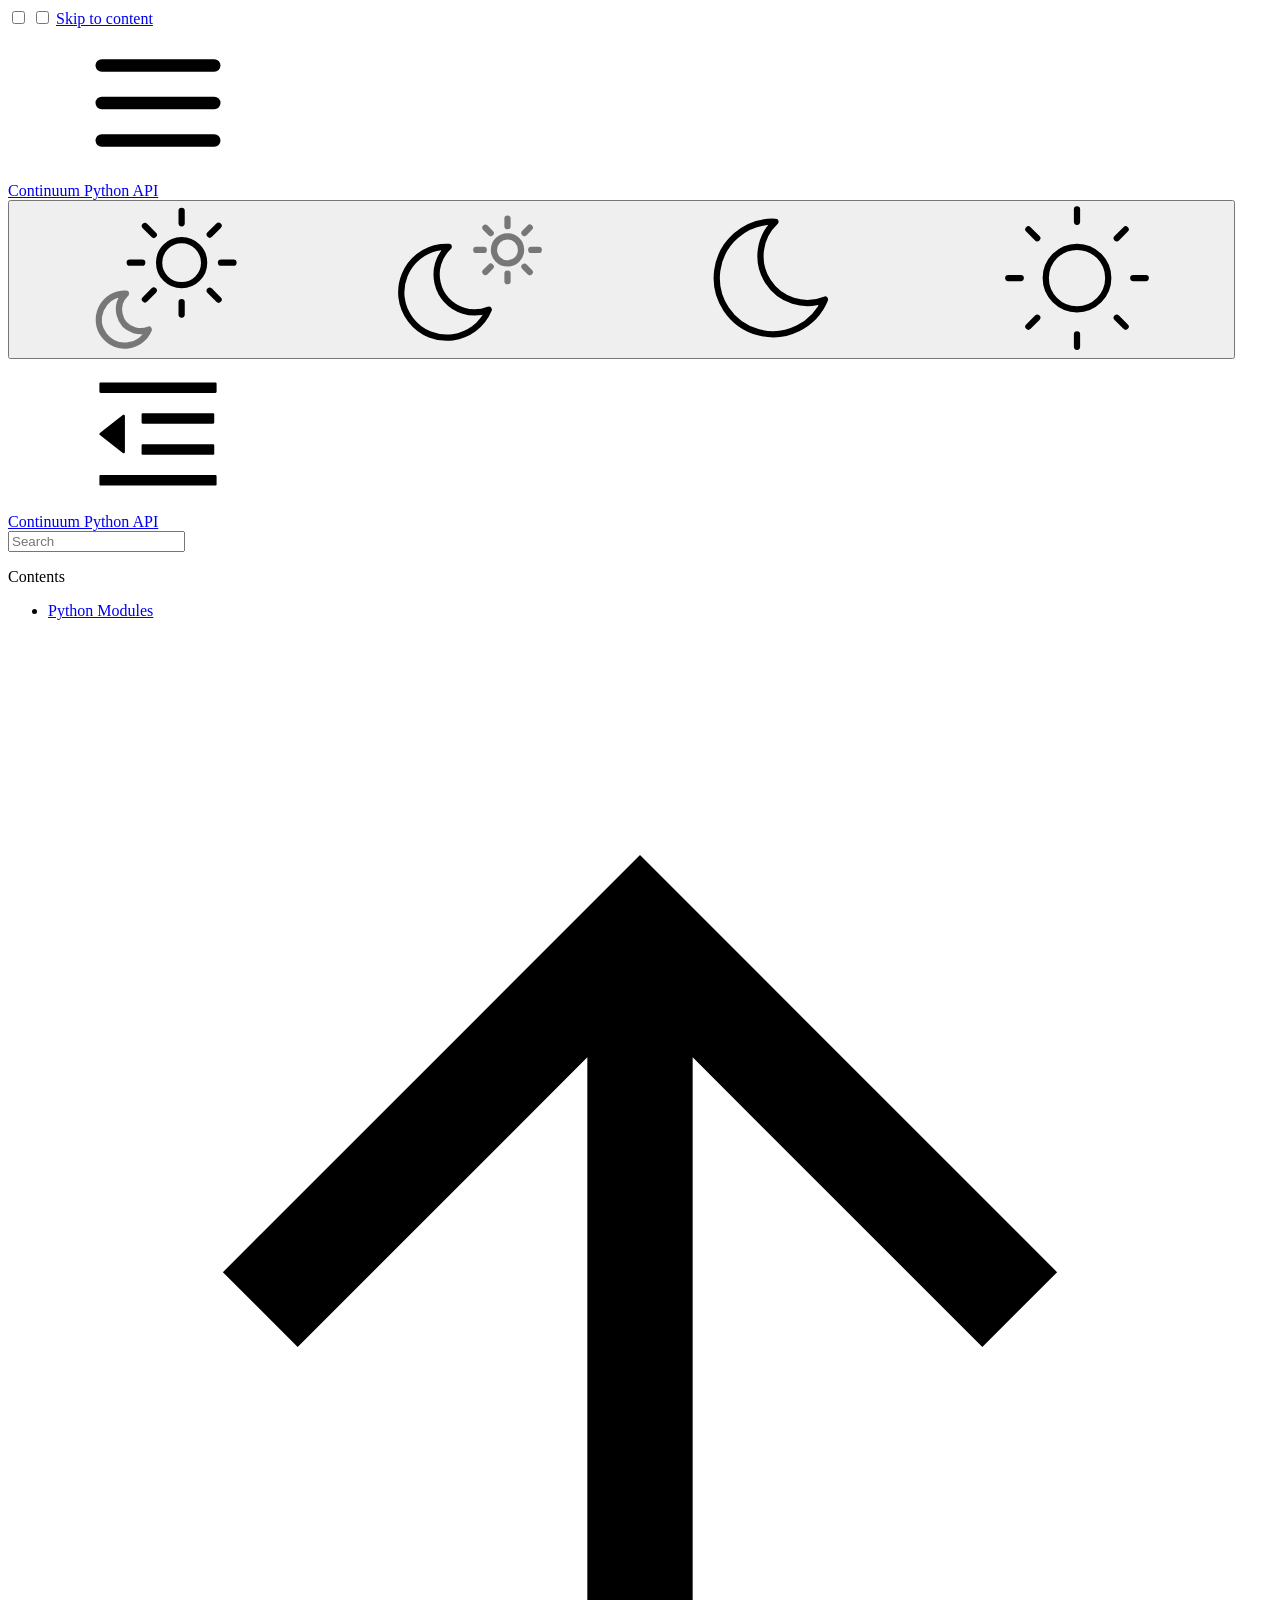
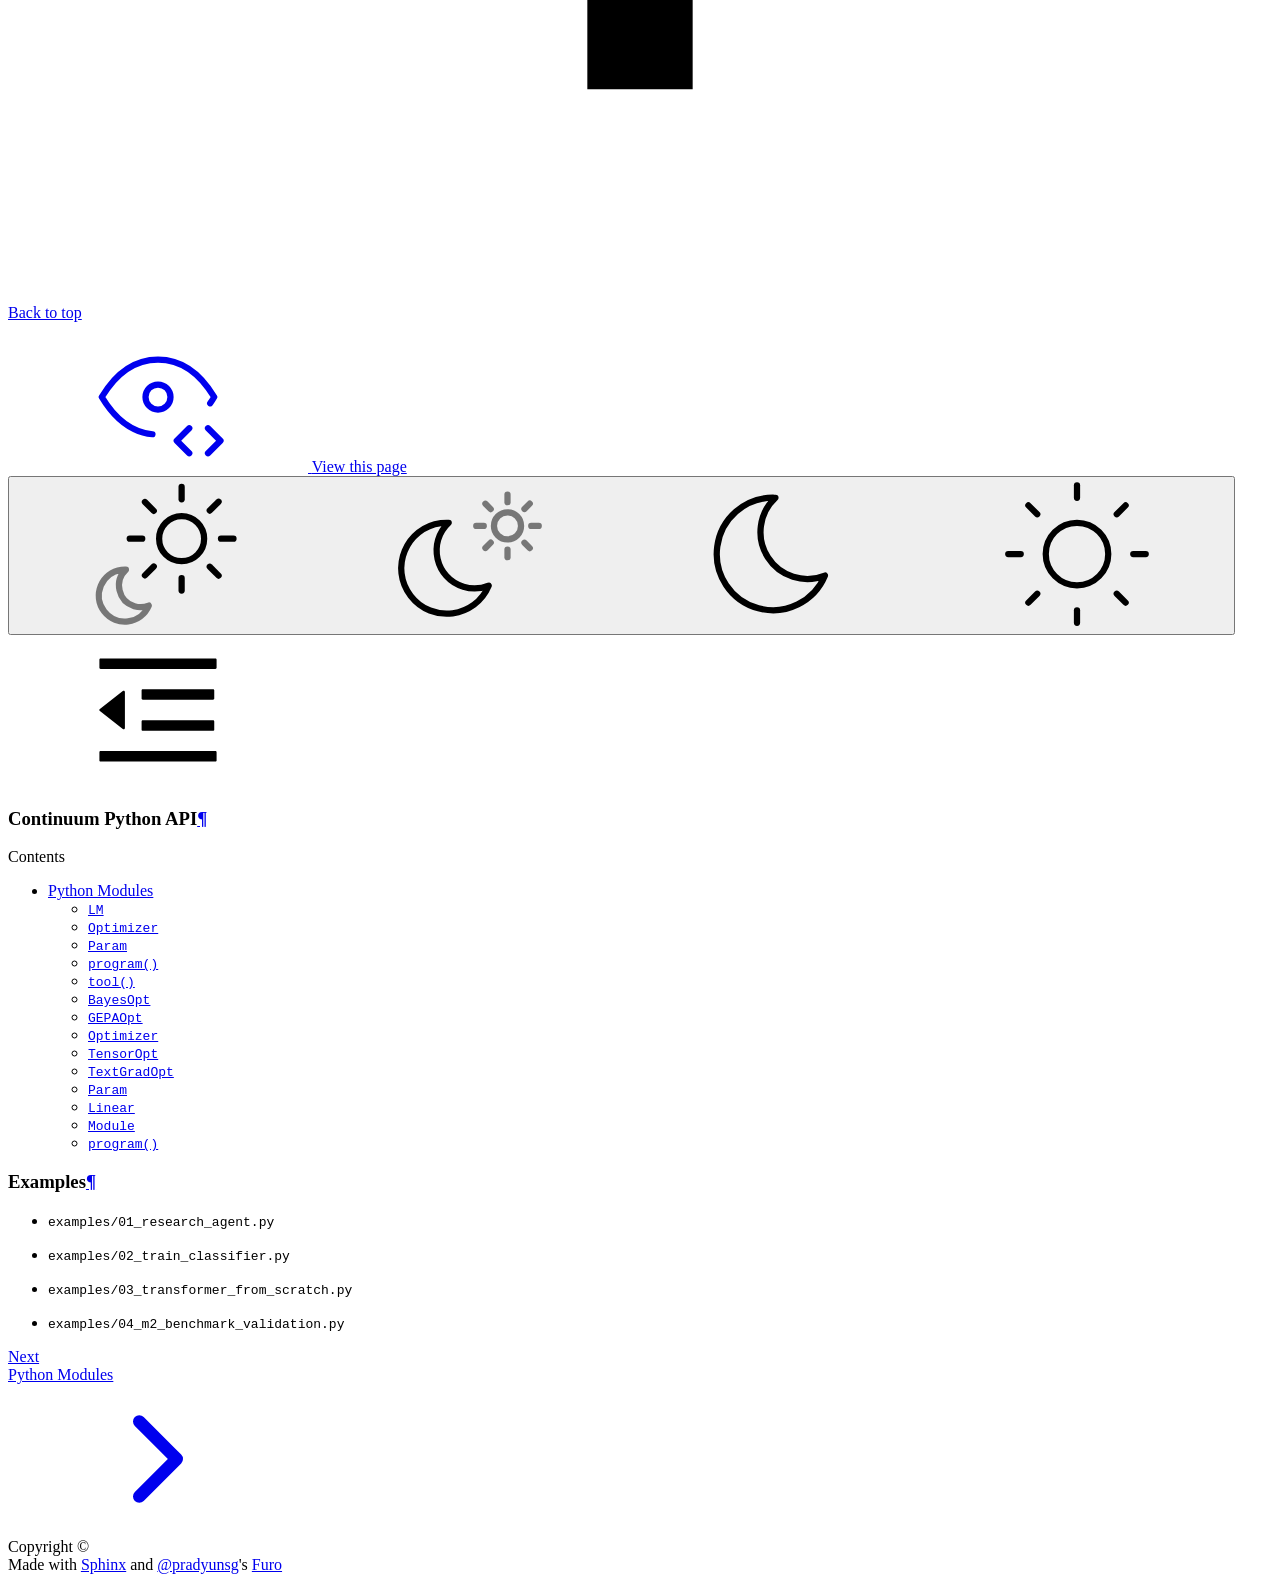
==== docs/api/python/_build/index.html @ 2a6c198f "initial commit" ====
<!doctype html>
<html class="no-js" lang="en" data-content_root="./">
  <head><meta charset="utf-8">
    <meta name="viewport" content="width=device-width,initial-scale=1">
    <meta name="color-scheme" content="light dark"><meta name="viewport" content="width=device-width, initial-scale=1" />
<link rel="index" title="Index" href="genindex.html"><link rel="search" title="Search" href="search.html"><link rel="next" title="Python Modules" href="modules.html">

    <!-- Generated with Sphinx 9.1.0 and Furo 2025.12.19 -->
        <title>Continuum Python API</title>
      <link rel="stylesheet" type="text/css" href="_static/pygments.css?v=d111a655" />
    <link rel="stylesheet" type="text/css" href="_static/styles/furo.css?v=7bdb33bb" />
    <link rel="stylesheet" type="text/css" href="_static/styles/furo-extensions.css?v=8dab3a3b" />
    
    


<style>
  body {
    --color-code-background: #f2f2f2;
  --color-code-foreground: #1e1e1e;
  
  }
  @media not print {
    body[data-theme="dark"] {
      --color-code-background: #202020;
  --color-code-foreground: #d0d0d0;
  
    }
    @media (prefers-color-scheme: dark) {
      body:not([data-theme="light"]) {
        --color-code-background: #202020;
  --color-code-foreground: #d0d0d0;
  
      }
    }
  }
</style></head>
  <body>
    
    <script>
      document.body.dataset.theme = localStorage.getItem("theme") || "auto";
    </script>
    

<svg xmlns="http://www.w3.org/2000/svg" style="display: none;">
  <symbol id="svg-toc" viewBox="0 0 24 24">
    <title>Contents</title>
    <svg stroke="currentColor" fill="currentColor" stroke-width="0" viewBox="0 0 1024 1024">
      <path d="M408 442h480c4.4 0 8-3.6 8-8v-56c0-4.4-3.6-8-8-8H408c-4.4 0-8 3.6-8 8v56c0 4.4 3.6 8 8 8zm-8 204c0 4.4 3.6 8 8 8h480c4.4 0 8-3.6 8-8v-56c0-4.4-3.6-8-8-8H408c-4.4 0-8 3.6-8 8v56zm504-486H120c-4.4 0-8 3.6-8 8v56c0 4.4 3.6 8 8 8h784c4.4 0 8-3.6 8-8v-56c0-4.4-3.6-8-8-8zm0 632H120c-4.4 0-8 3.6-8 8v56c0 4.4 3.6 8 8 8h784c4.4 0 8-3.6 8-8v-56c0-4.4-3.6-8-8-8zM115.4 518.9L271.7 642c5.8 4.6 14.4.5 14.4-6.9V388.9c0-7.4-8.5-11.5-14.4-6.9L115.4 505.1a8.74 8.74 0 0 0 0 13.8z"/>
    </svg>
  </symbol>
  <symbol id="svg-menu" viewBox="0 0 24 24">
    <title>Menu</title>
    <svg xmlns="http://www.w3.org/2000/svg" viewBox="0 0 24 24" fill="none" stroke="currentColor"
      stroke-width="2" stroke-linecap="round" stroke-linejoin="round" class="feather-menu">
      <line x1="3" y1="12" x2="21" y2="12"></line>
      <line x1="3" y1="6" x2="21" y2="6"></line>
      <line x1="3" y1="18" x2="21" y2="18"></line>
    </svg>
  </symbol>
  <symbol id="svg-arrow-right" viewBox="0 0 24 24">
    <title>Expand</title>
    <svg xmlns="http://www.w3.org/2000/svg" viewBox="0 0 24 24" fill="none" stroke="currentColor"
      stroke-width="2" stroke-linecap="round" stroke-linejoin="round" class="feather-chevron-right">
      <polyline points="9 18 15 12 9 6"></polyline>
    </svg>
  </symbol>
  <symbol id="svg-sun" viewBox="0 0 24 24">
    <title>Light mode</title>
    <svg xmlns="http://www.w3.org/2000/svg" viewBox="0 0 24 24" fill="none" stroke="currentColor"
      stroke-width="1" stroke-linecap="round" stroke-linejoin="round" class="feather-sun">
      <circle cx="12" cy="12" r="5"></circle>
      <line x1="12" y1="1" x2="12" y2="3"></line>
      <line x1="12" y1="21" x2="12" y2="23"></line>
      <line x1="4.22" y1="4.22" x2="5.64" y2="5.64"></line>
      <line x1="18.36" y1="18.36" x2="19.78" y2="19.78"></line>
      <line x1="1" y1="12" x2="3" y2="12"></line>
      <line x1="21" y1="12" x2="23" y2="12"></line>
      <line x1="4.22" y1="19.78" x2="5.64" y2="18.36"></line>
      <line x1="18.36" y1="5.64" x2="19.78" y2="4.22"></line>
    </svg>
  </symbol>
  <symbol id="svg-moon" viewBox="0 0 24 24">
    <title>Dark mode</title>
    <svg xmlns="http://www.w3.org/2000/svg" viewBox="0 0 24 24" fill="none" stroke="currentColor"
      stroke-width="1" stroke-linecap="round" stroke-linejoin="round" class="icon-tabler-moon">
      <path stroke="none" d="M0 0h24v24H0z" fill="none" />
      <path d="M12 3c.132 0 .263 0 .393 0a7.5 7.5 0 0 0 7.92 12.446a9 9 0 1 1 -8.313 -12.454z" />
    </svg>
  </symbol>
  <symbol id="svg-sun-with-moon" viewBox="0 0 24 24">
    <title>Auto light/dark, in light mode</title>
    <svg xmlns="http://www.w3.org/2000/svg" viewBox="0 0 24 24" fill="none" stroke="currentColor"
      stroke-width="1" stroke-linecap="round" stroke-linejoin="round"
      class="icon-custom-derived-from-feather-sun-and-tabler-moon">
      <path style="opacity: 50%" d="M 5.411 14.504 C 5.471 14.504 5.532 14.504 5.591 14.504 C 3.639 16.319 4.383 19.569 6.931 20.352 C 7.693 20.586 8.512 20.551 9.25 20.252 C 8.023 23.207 4.056 23.725 2.11 21.184 C 0.166 18.642 1.702 14.949 4.874 14.536 C 5.051 14.512 5.231 14.5 5.411 14.5 L 5.411 14.504 Z"/>
      <line x1="14.5" y1="3.25" x2="14.5" y2="1.25"/>
      <line x1="14.5" y1="15.85" x2="14.5" y2="17.85"/>
      <line x1="10.044" y1="5.094" x2="8.63" y2="3.68"/>
      <line x1="19" y1="14.05" x2="20.414" y2="15.464"/>
      <line x1="8.2" y1="9.55" x2="6.2" y2="9.55"/>
      <line x1="20.8" y1="9.55" x2="22.8" y2="9.55"/>
      <line x1="10.044" y1="14.006" x2="8.63" y2="15.42"/>
      <line x1="19" y1="5.05" x2="20.414" y2="3.636"/>
      <circle cx="14.5" cy="9.55" r="3.6"/>
    </svg>
  </symbol>
  <symbol id="svg-moon-with-sun" viewBox="0 0 24 24">
    <title>Auto light/dark, in dark mode</title>
    <svg xmlns="http://www.w3.org/2000/svg" viewBox="0 0 24 24" fill="none" stroke="currentColor"
      stroke-width="1" stroke-linecap="round" stroke-linejoin="round"
      class="icon-custom-derived-from-feather-sun-and-tabler-moon">
      <path d="M 8.282 7.007 C 8.385 7.007 8.494 7.007 8.595 7.007 C 5.18 10.184 6.481 15.869 10.942 17.24 C 12.275 17.648 13.706 17.589 15 17.066 C 12.851 22.236 5.91 23.143 2.505 18.696 C -0.897 14.249 1.791 7.786 7.342 7.063 C 7.652 7.021 7.965 7 8.282 7 L 8.282 7.007 Z"/>
      <line style="opacity: 50%" x1="18" y1="3.705" x2="18" y2="2.5"/>
      <line style="opacity: 50%" x1="18" y1="11.295" x2="18" y2="12.5"/>
      <line style="opacity: 50%" x1="15.316" y1="4.816" x2="14.464" y2="3.964"/>
      <line style="opacity: 50%" x1="20.711" y1="10.212" x2="21.563" y2="11.063"/>
      <line style="opacity: 50%" x1="14.205" y1="7.5" x2="13.001" y2="7.5"/>
      <line style="opacity: 50%" x1="21.795" y1="7.5" x2="23" y2="7.5"/>
      <line style="opacity: 50%" x1="15.316" y1="10.184" x2="14.464" y2="11.036"/>
      <line style="opacity: 50%" x1="20.711" y1="4.789" x2="21.563" y2="3.937"/>
      <circle style="opacity: 50%" cx="18" cy="7.5" r="2.169"/>
    </svg>
  </symbol>
  <symbol id="svg-pencil" viewBox="0 0 24 24">
    <svg xmlns="http://www.w3.org/2000/svg" viewBox="0 0 24 24" fill="none" stroke="currentColor"
      stroke-width="1" stroke-linecap="round" stroke-linejoin="round" class="icon-tabler-pencil-code">
      <path d="M4 20h4l10.5 -10.5a2.828 2.828 0 1 0 -4 -4l-10.5 10.5v4" />
      <path d="M13.5 6.5l4 4" />
      <path d="M20 21l2 -2l-2 -2" />
      <path d="M17 17l-2 2l2 2" />
    </svg>
  </symbol>
  <symbol id="svg-eye" viewBox="0 0 24 24">
    <svg xmlns="http://www.w3.org/2000/svg" viewBox="0 0 24 24" fill="none" stroke="currentColor"
      stroke-width="1" stroke-linecap="round" stroke-linejoin="round" class="icon-tabler-eye-code">
      <path stroke="none" d="M0 0h24v24H0z" fill="none" />
      <path d="M10 12a2 2 0 1 0 4 0a2 2 0 0 0 -4 0" />
      <path
        d="M11.11 17.958c-3.209 -.307 -5.91 -2.293 -8.11 -5.958c2.4 -4 5.4 -6 9 -6c3.6 0 6.6 2 9 6c-.21 .352 -.427 .688 -.647 1.008" />
      <path d="M20 21l2 -2l-2 -2" />
      <path d="M17 17l-2 2l2 2" />
    </svg>
  </symbol>
</svg>

<input type="checkbox" class="sidebar-toggle" name="__navigation" id="__navigation" aria-label="Toggle site navigation sidebar">
<input type="checkbox" class="sidebar-toggle" name="__toc" id="__toc" aria-label="Toggle table of contents sidebar">
<label class="overlay sidebar-overlay" for="__navigation"></label>
<label class="overlay toc-overlay" for="__toc"></label>

<a class="skip-to-content muted-link" href="#furo-main-content">Skip to content</a>



<div class="page">
  <header class="mobile-header">
    <div class="header-left">
      <label class="nav-overlay-icon" for="__navigation">
        <span class="icon"><svg><use href="#svg-menu"></use></svg></span>
      </label>
    </div>
    <div class="header-center">
      <a href="#"><div class="brand">Continuum Python API</div></a>
    </div>
    <div class="header-right">
      <div class="theme-toggle-container theme-toggle-header">
        <button class="theme-toggle" aria-label="Toggle Light / Dark / Auto color theme">
          <svg class="theme-icon-when-auto-light"><use href="#svg-sun-with-moon"></use></svg>
          <svg class="theme-icon-when-auto-dark"><use href="#svg-moon-with-sun"></use></svg>
          <svg class="theme-icon-when-dark"><use href="#svg-moon"></use></svg>
          <svg class="theme-icon-when-light"><use href="#svg-sun"></use></svg>
        </button>
      </div>
      <label class="toc-overlay-icon toc-header-icon no-toc" for="__toc">
        <span class="icon"><svg><use href="#svg-toc"></use></svg></span>
      </label>
    </div>
  </header>
  <aside class="sidebar-drawer">
    <div class="sidebar-container">
      
      <div class="sidebar-sticky"><a class="sidebar-brand" href="#">
  
  <span class="sidebar-brand-text">Continuum Python API</span>
  
</a><form class="sidebar-search-container" method="get" action="search.html" role="search">
  <input class="sidebar-search" placeholder="Search" name="q" aria-label="Search">
  <input type="hidden" name="check_keywords" value="yes">
  <input type="hidden" name="area" value="default">
</form>
<div id="searchbox"></div><div class="sidebar-scroll"><div class="sidebar-tree">
  <p class="caption" role="heading"><span class="caption-text">Contents</span></p>
<ul>
<li class="toctree-l1"><a class="reference internal" href="modules.html">Python Modules</a></li>
</ul>

</div>
</div>

      </div>
      
    </div>
  </aside>
  <div class="main">
    <div class="content">
      <div class="article-container">
        <a href="#" class="back-to-top muted-link">
          <svg xmlns="http://www.w3.org/2000/svg" viewBox="0 0 24 24">
            <path d="M13 20h-2V8l-5.5 5.5-1.42-1.42L12 4.16l7.92 7.92-1.42 1.42L13 8v12z"></path>
          </svg>
          <span>Back to top</span>
        </a>
        <div class="content-icon-container">
          <div class="view-this-page">
  <a class="muted-link" href="_sources/index.rst.txt" title="View this page">
    <svg><use href="#svg-eye"></use></svg>
    <span class="visually-hidden">View this page</span>
  </a>
</div>
<div class="theme-toggle-container theme-toggle-content">
            <button class="theme-toggle" aria-label="Toggle Light / Dark / Auto color theme">
              <svg class="theme-icon-when-auto-light"><use href="#svg-sun-with-moon"></use></svg>
              <svg class="theme-icon-when-auto-dark"><use href="#svg-moon-with-sun"></use></svg>
              <svg class="theme-icon-when-dark"><use href="#svg-moon"></use></svg>
              <svg class="theme-icon-when-light"><use href="#svg-sun"></use></svg>
            </button>
          </div>
          <label class="toc-overlay-icon toc-content-icon no-toc" for="__toc">
            <span class="icon"><svg><use href="#svg-toc"></use></svg></span>
          </label>
        </div>
        <article role="main" id="furo-main-content">
          <section id="continuum-python-api">
<h1>Continuum Python API<a class="headerlink" href="#continuum-python-api" title="Link to this heading">¶</a></h1>
<div class="toctree-wrapper compound">
<p class="caption" role="heading"><span class="caption-text">Contents</span></p>
<ul>
<li class="toctree-l1"><a class="reference internal" href="modules.html">Python Modules</a><ul>
<li class="toctree-l2"><a class="reference internal" href="modules.html#continuum.LM"><code class="docutils literal notranslate"><span class="pre">LM</span></code></a></li>
<li class="toctree-l2"><a class="reference internal" href="modules.html#continuum.Optimizer"><code class="docutils literal notranslate"><span class="pre">Optimizer</span></code></a></li>
<li class="toctree-l2"><a class="reference internal" href="modules.html#continuum.Param"><code class="docutils literal notranslate"><span class="pre">Param</span></code></a></li>
<li class="toctree-l2"><a class="reference internal" href="modules.html#continuum.program"><code class="docutils literal notranslate"><span class="pre">program()</span></code></a></li>
<li class="toctree-l2"><a class="reference internal" href="modules.html#continuum.tool"><code class="docutils literal notranslate"><span class="pre">tool()</span></code></a></li>
<li class="toctree-l2"><a class="reference internal" href="modules.html#continuum.frontend.optimizer.BayesOpt"><code class="docutils literal notranslate"><span class="pre">BayesOpt</span></code></a></li>
<li class="toctree-l2"><a class="reference internal" href="modules.html#continuum.frontend.optimizer.GEPAOpt"><code class="docutils literal notranslate"><span class="pre">GEPAOpt</span></code></a></li>
<li class="toctree-l2"><a class="reference internal" href="modules.html#continuum.frontend.optimizer.Optimizer"><code class="docutils literal notranslate"><span class="pre">Optimizer</span></code></a></li>
<li class="toctree-l2"><a class="reference internal" href="modules.html#continuum.frontend.optimizer.TensorOpt"><code class="docutils literal notranslate"><span class="pre">TensorOpt</span></code></a></li>
<li class="toctree-l2"><a class="reference internal" href="modules.html#continuum.frontend.optimizer.TextGradOpt"><code class="docutils literal notranslate"><span class="pre">TextGradOpt</span></code></a></li>
<li class="toctree-l2"><a class="reference internal" href="modules.html#continuum.frontend.param.Param"><code class="docutils literal notranslate"><span class="pre">Param</span></code></a></li>
<li class="toctree-l2"><a class="reference internal" href="modules.html#continuum.nn.module.Linear"><code class="docutils literal notranslate"><span class="pre">Linear</span></code></a></li>
<li class="toctree-l2"><a class="reference internal" href="modules.html#continuum.nn.module.Module"><code class="docutils literal notranslate"><span class="pre">Module</span></code></a></li>
<li class="toctree-l2"><a class="reference internal" href="modules.html#continuum.programs.program.program"><code class="docutils literal notranslate"><span class="pre">program()</span></code></a></li>
</ul>
</li>
</ul>
</div>
</section>
<section id="examples">
<h1>Examples<a class="headerlink" href="#examples" title="Link to this heading">¶</a></h1>
<ul class="simple">
<li><p><code class="docutils literal notranslate"><span class="pre">examples/01_research_agent.py</span></code></p></li>
<li><p><code class="docutils literal notranslate"><span class="pre">examples/02_train_classifier.py</span></code></p></li>
<li><p><code class="docutils literal notranslate"><span class="pre">examples/03_transformer_from_scratch.py</span></code></p></li>
<li><p><code class="docutils literal notranslate"><span class="pre">examples/04_m2_benchmark_validation.py</span></code></p></li>
</ul>
</section>

        </article>
      </div>
      <footer>
        
        <div class="related-pages">
          <a class="next-page" href="modules.html">
              <div class="page-info">
                <div class="context">
                  <span>Next</span>
                </div>
                <div class="title">Python Modules</div>
              </div>
              <svg class="furo-related-icon"><use href="#svg-arrow-right"></use></svg>
            </a>
          
        </div>
        <div class="bottom-of-page">
          <div class="left-details">
            <div class="copyright">
                Copyright &#169; 
            </div>
            Made with <a href="https://www.sphinx-doc.org/">Sphinx</a> and <a class="muted-link" href="https://pradyunsg.me">@pradyunsg</a>'s
            
            <a href="https://github.com/pradyunsg/furo">Furo</a>
            
          </div>
          <div class="right-details">
            
          </div>
        </div>
        
      </footer>
    </div>
    <aside class="toc-drawer no-toc">
      
      
      
    </aside>
  </div>
</div><script src="_static/documentation_options.js?v=5929fcd5"></script>
    <script src="_static/doctools.js?v=fd6eb6e6"></script>
    <script src="_static/sphinx_highlight.js?v=6ffebe34"></script>
    <script src="_static/scripts/furo.js?v=46bd48cc"></script>
    </body>
</html>
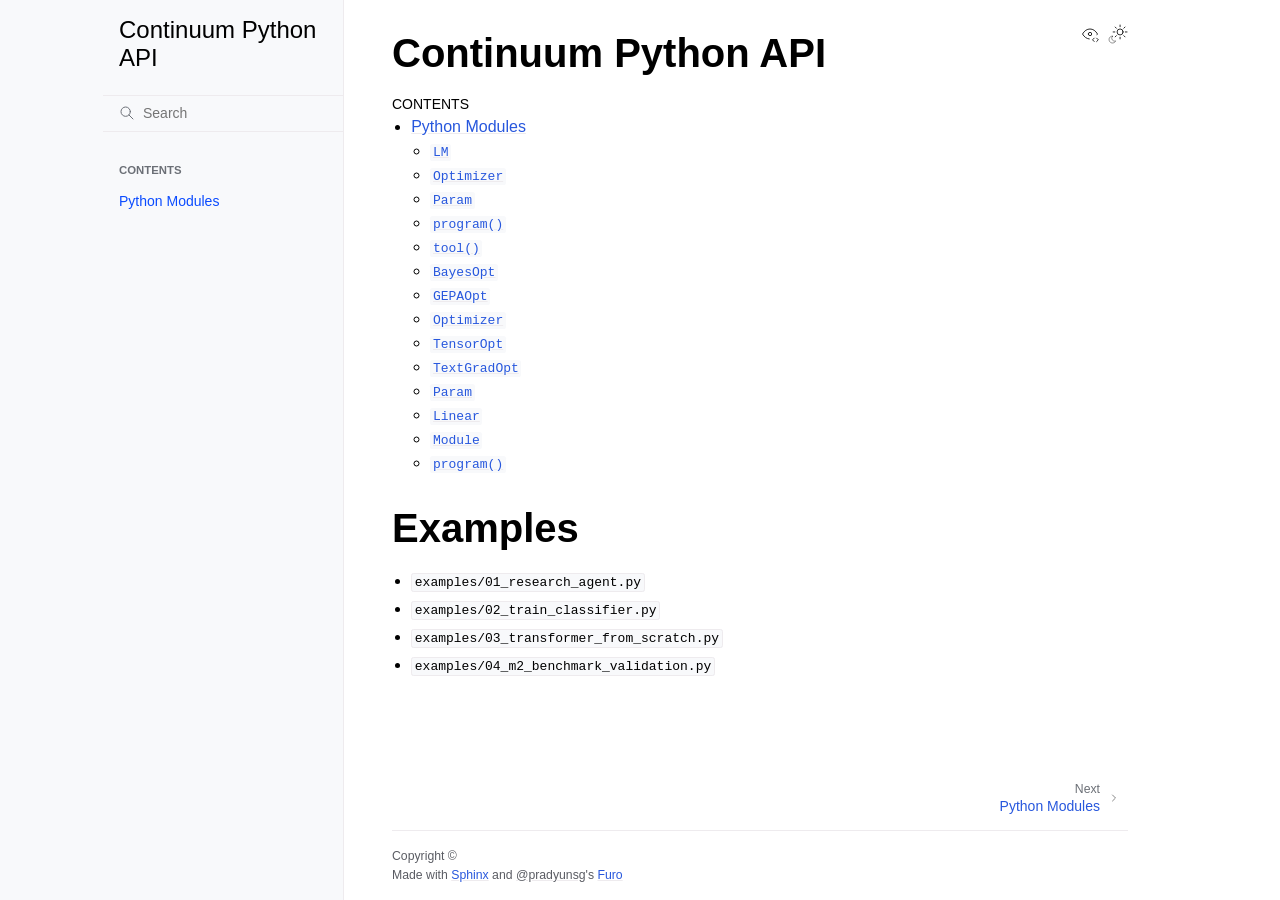
==== commit 7ce89959: "Update documentation and configuration: enhance README.md with new sections on benchmarking and pre-" ====
--- a/docs/api/python/_build/index.html
+++ b/docs/api/python/_build/index.html
@@ -10,37 +10,37 @@
       <link rel="stylesheet" type="text/css" href="_static/pygments.css?v=d111a655" />
     <link rel="stylesheet" type="text/css" href="_static/styles/furo.css?v=7bdb33bb" />
     <link rel="stylesheet" type="text/css" href="_static/styles/furo-extensions.css?v=8dab3a3b" />
-    
-    
+
+
 
 
 <style>
   body {
     --color-code-background: #f2f2f2;
   --color-code-foreground: #1e1e1e;
-  
+
   }
   @media not print {
     body[data-theme="dark"] {
       --color-code-background: #202020;
   --color-code-foreground: #d0d0d0;
-  
+
     }
     @media (prefers-color-scheme: dark) {
       body:not([data-theme="light"]) {
         --color-code-background: #202020;
   --color-code-foreground: #d0d0d0;
-  
+
       }
     }
   }
 </style></head>
   <body>
-    
+
     <script>
       document.body.dataset.theme = localStorage.getItem("theme") || "auto";
     </script>
-    
+
 
 <svg xmlns="http://www.w3.org/2000/svg" style="display: none;">
   <symbol id="svg-toc" viewBox="0 0 24 24">
@@ -179,11 +179,11 @@
   </header>
   <aside class="sidebar-drawer">
     <div class="sidebar-container">
-      
+
       <div class="sidebar-sticky"><a class="sidebar-brand" href="#">
-  
+
   <span class="sidebar-brand-text">Continuum Python API</span>
-  
+
 </a><form class="sidebar-search-container" method="get" action="search.html" role="search">
   <input class="sidebar-search" placeholder="Search" name="q" aria-label="Search">
   <input type="hidden" name="check_keywords" value="yes">
@@ -199,7 +199,7 @@
 </div>
 
       </div>
-      
+
     </div>
   </aside>
   <div class="main">
@@ -269,7 +269,7 @@
         </article>
       </div>
       <footer>
-        
+
         <div class="related-pages">
           <a class="next-page" href="modules.html">
               <div class="page-info">
@@ -280,29 +280,29 @@
               </div>
               <svg class="furo-related-icon"><use href="#svg-arrow-right"></use></svg>
             </a>
-          
+
         </div>
         <div class="bottom-of-page">
           <div class="left-details">
             <div class="copyright">
-                Copyright &#169; 
+                Copyright &#169;
             </div>
             Made with <a href="https://www.sphinx-doc.org/">Sphinx</a> and <a class="muted-link" href="https://pradyunsg.me">@pradyunsg</a>'s
-            
+
             <a href="https://github.com/pradyunsg/furo">Furo</a>
-            
+
           </div>
           <div class="right-details">
-            
+
           </div>
         </div>
-        
+
       </footer>
     </div>
     <aside class="toc-drawer no-toc">
-      
-      
-      
+
+
+
     </aside>
   </div>
 </div><script src="_static/documentation_options.js?v=5929fcd5"></script>
@@ -310,4 +310,4 @@
     <script src="_static/sphinx_highlight.js?v=6ffebe34"></script>
     <script src="_static/scripts/furo.js?v=46bd48cc"></script>
     </body>
-</html>+</html>
--- a/docs/api/python/_build/_static/pygments.css
+++ b/docs/api/python/_build/_static/pygments.css
@@ -0,0 +1,250 @@
+.highlight pre { line-height: 125%; }
+.highlight td.linenos .normal { color: inherit; background-color: transparent; padding-left: 5px; padding-right: 5px; }
+.highlight span.linenos { color: inherit; background-color: transparent; padding-left: 5px; padding-right: 5px; }
+.highlight td.linenos .special { color: #000000; background-color: #ffffc0; padding-left: 5px; padding-right: 5px; }
+.highlight span.linenos.special { color: #000000; background-color: #ffffc0; padding-left: 5px; padding-right: 5px; }
+.highlight .hll { background-color: #fdf2e2 }
+.highlight { background: #f2f2f2; color: #1E1E1E }
+.highlight .c { color: #515151 } /* Comment */
+.highlight .err { color: #D71835 } /* Error */
+.highlight .k { color: #8045E5 } /* Keyword */
+.highlight .l { color: #7F4707 } /* Literal */
+.highlight .n { color: #1E1E1E } /* Name */
+.highlight .o { color: #163 } /* Operator */
+.highlight .p { color: #1E1E1E } /* Punctuation */
+.highlight .ch { color: #515151 } /* Comment.Hashbang */
+.highlight .cm { color: #515151 } /* Comment.Multiline */
+.highlight .cp { color: #515151 } /* Comment.Preproc */
+.highlight .cpf { color: #515151 } /* Comment.PreprocFile */
+.highlight .c1 { color: #515151 } /* Comment.Single */
+.highlight .cs { color: #515151 } /* Comment.Special */
+.highlight .gd { color: #00749C } /* Generic.Deleted */
+.highlight .ge { font-style: italic } /* Generic.Emph */
+.highlight .gh { color: #00749C } /* Generic.Heading */
+.highlight .gs { font-weight: bold } /* Generic.Strong */
+.highlight .gu { color: #00749C } /* Generic.Subheading */
+.highlight .kc { color: #8045E5 } /* Keyword.Constant */
+.highlight .kd { color: #8045E5 } /* Keyword.Declaration */
+.highlight .kn { color: #8045E5 } /* Keyword.Namespace */
+.highlight .kp { color: #8045E5 } /* Keyword.Pseudo */
+.highlight .kr { color: #8045E5 } /* Keyword.Reserved */
+.highlight .kt { color: #7F4707 } /* Keyword.Type */
+.highlight .ld { color: #7F4707 } /* Literal.Date */
+.highlight .m { color: #7F4707 } /* Literal.Number */
+.highlight .s { color: #163 } /* Literal.String */
+.highlight .na { color: #7F4707 } /* Name.Attribute */
+.highlight .nb { color: #7F4707 } /* Name.Builtin */
+.highlight .nc { color: #00749C } /* Name.Class */
+.highlight .no { color: #00749C } /* Name.Constant */
+.highlight .nd { color: #7F4707 } /* Name.Decorator */
+.highlight .ni { color: #163 } /* Name.Entity */
+.highlight .ne { color: #8045E5 } /* Name.Exception */
+.highlight .nf { color: #00749C } /* Name.Function */
+.highlight .nl { color: #7F4707 } /* Name.Label */
+.highlight .nn { color: #1E1E1E } /* Name.Namespace */
+.highlight .nx { color: #1E1E1E } /* Name.Other */
+.highlight .py { color: #00749C } /* Name.Property */
+.highlight .nt { color: #00749C } /* Name.Tag */
+.highlight .nv { color: #D71835 } /* Name.Variable */
+.highlight .ow { color: #8045E5 } /* Operator.Word */
+.highlight .pm { color: #1E1E1E } /* Punctuation.Marker */
+.highlight .w { color: #1E1E1E } /* Text.Whitespace */
+.highlight .mb { color: #7F4707 } /* Literal.Number.Bin */
+.highlight .mf { color: #7F4707 } /* Literal.Number.Float */
+.highlight .mh { color: #7F4707 } /* Literal.Number.Hex */
+.highlight .mi { color: #7F4707 } /* Literal.Number.Integer */
+.highlight .mo { color: #7F4707 } /* Literal.Number.Oct */
+.highlight .sa { color: #163 } /* Literal.String.Affix */
+.highlight .sb { color: #163 } /* Literal.String.Backtick */
+.highlight .sc { color: #163 } /* Literal.String.Char */
+.highlight .dl { color: #163 } /* Literal.String.Delimiter */
+.highlight .sd { color: #163 } /* Literal.String.Doc */
+.highlight .s2 { color: #163 } /* Literal.String.Double */
+.highlight .se { color: #163 } /* Literal.String.Escape */
+.highlight .sh { color: #163 } /* Literal.String.Heredoc */
+.highlight .si { color: #163 } /* Literal.String.Interpol */
+.highlight .sx { color: #163 } /* Literal.String.Other */
+.highlight .sr { color: #D71835 } /* Literal.String.Regex */
+.highlight .s1 { color: #163 } /* Literal.String.Single */
+.highlight .ss { color: #00749C } /* Literal.String.Symbol */
+.highlight .bp { color: #7F4707 } /* Name.Builtin.Pseudo */
+.highlight .fm { color: #00749C } /* Name.Function.Magic */
+.highlight .vc { color: #D71835 } /* Name.Variable.Class */
+.highlight .vg { color: #D71835 } /* Name.Variable.Global */
+.highlight .vi { color: #D71835 } /* Name.Variable.Instance */
+.highlight .vm { color: #7F4707 } /* Name.Variable.Magic */
+.highlight .il { color: #7F4707 } /* Literal.Number.Integer.Long */
+@media not print {
+body[data-theme="dark"] .highlight pre { line-height: 125%; }
+body[data-theme="dark"] .highlight td.linenos .normal { color: #aaaaaa; background-color: transparent; padding-left: 5px; padding-right: 5px; }
+body[data-theme="dark"] .highlight span.linenos { color: #aaaaaa; background-color: transparent; padding-left: 5px; padding-right: 5px; }
+body[data-theme="dark"] .highlight td.linenos .special { color: #000000; background-color: #ffffc0; padding-left: 5px; padding-right: 5px; }
+body[data-theme="dark"] .highlight span.linenos.special { color: #000000; background-color: #ffffc0; padding-left: 5px; padding-right: 5px; }
+body[data-theme="dark"] .highlight .hll { background-color: #404040 }
+body[data-theme="dark"] .highlight { background: #202020; color: #D0D0D0 }
+body[data-theme="dark"] .highlight .c { color: #ABABAB; font-style: italic } /* Comment */
+body[data-theme="dark"] .highlight .err { color: #A61717; background-color: #E3D2D2 } /* Error */
+body[data-theme="dark"] .highlight .esc { color: #D0D0D0 } /* Escape */
+body[data-theme="dark"] .highlight .g { color: #D0D0D0 } /* Generic */
+body[data-theme="dark"] .highlight .k { color: #6EBF26; font-weight: bold } /* Keyword */
+body[data-theme="dark"] .highlight .l { color: #D0D0D0 } /* Literal */
+body[data-theme="dark"] .highlight .n { color: #D0D0D0 } /* Name */
+body[data-theme="dark"] .highlight .o { color: #D0D0D0 } /* Operator */
+body[data-theme="dark"] .highlight .x { color: #D0D0D0 } /* Other */
+body[data-theme="dark"] .highlight .p { color: #D0D0D0 } /* Punctuation */
+body[data-theme="dark"] .highlight .ch { color: #ABABAB; font-style: italic } /* Comment.Hashbang */
+body[data-theme="dark"] .highlight .cm { color: #ABABAB; font-style: italic } /* Comment.Multiline */
+body[data-theme="dark"] .highlight .cp { color: #FF3A3A; font-weight: bold } /* Comment.Preproc */
+body[data-theme="dark"] .highlight .cpf { color: #ABABAB; font-style: italic } /* Comment.PreprocFile */
+body[data-theme="dark"] .highlight .c1 { color: #ABABAB; font-style: italic } /* Comment.Single */
+body[data-theme="dark"] .highlight .cs { color: #E50808; font-weight: bold; background-color: #520000 } /* Comment.Special */
+body[data-theme="dark"] .highlight .gd { color: #FF3A3A } /* Generic.Deleted */
+body[data-theme="dark"] .highlight .ge { color: #D0D0D0; font-style: italic } /* Generic.Emph */
+body[data-theme="dark"] .highlight .ges { color: #D0D0D0; font-weight: bold; font-style: italic } /* Generic.EmphStrong */
+body[data-theme="dark"] .highlight .gr { color: #FF3A3A } /* Generic.Error */
+body[data-theme="dark"] .highlight .gh { color: #FFF; font-weight: bold } /* Generic.Heading */
+body[data-theme="dark"] .highlight .gi { color: #589819 } /* Generic.Inserted */
+body[data-theme="dark"] .highlight .go { color: #CCC } /* Generic.Output */
+body[data-theme="dark"] .highlight .gp { color: #AAA } /* Generic.Prompt */
+body[data-theme="dark"] .highlight .gs { color: #D0D0D0; font-weight: bold } /* Generic.Strong */
+body[data-theme="dark"] .highlight .gu { color: #FFF; text-decoration: underline } /* Generic.Subheading */
+body[data-theme="dark"] .highlight .gt { color: #FF3A3A } /* Generic.Traceback */
+body[data-theme="dark"] .highlight .kc { color: #6EBF26; font-weight: bold } /* Keyword.Constant */
+body[data-theme="dark"] .highlight .kd { color: #6EBF26; font-weight: bold } /* Keyword.Declaration */
+body[data-theme="dark"] .highlight .kn { color: #6EBF26; font-weight: bold } /* Keyword.Namespace */
+body[data-theme="dark"] .highlight .kp { color: #6EBF26 } /* Keyword.Pseudo */
+body[data-theme="dark"] .highlight .kr { color: #6EBF26; font-weight: bold } /* Keyword.Reserved */
+body[data-theme="dark"] .highlight .kt { color: #6EBF26; font-weight: bold } /* Keyword.Type */
+body[data-theme="dark"] .highlight .ld { color: #D0D0D0 } /* Literal.Date */
+body[data-theme="dark"] .highlight .m { color: #51B2FD } /* Literal.Number */
+body[data-theme="dark"] .highlight .s { color: #ED9D13 } /* Literal.String */
+body[data-theme="dark"] .highlight .na { color: #BBB } /* Name.Attribute */
+body[data-theme="dark"] .highlight .nb { color: #2FBCCD } /* Name.Builtin */
+body[data-theme="dark"] .highlight .nc { color: #71ADFF; text-decoration: underline } /* Name.Class */
+body[data-theme="dark"] .highlight .no { color: #40FFFF } /* Name.Constant */
+body[data-theme="dark"] .highlight .nd { color: #FFA500 } /* Name.Decorator */
+body[data-theme="dark"] .highlight .ni { color: #D0D0D0 } /* Name.Entity */
+body[data-theme="dark"] .highlight .ne { color: #BBB } /* Name.Exception */
+body[data-theme="dark"] .highlight .nf { color: #71ADFF } /* Name.Function */
+body[data-theme="dark"] .highlight .nl { color: #D0D0D0 } /* Name.Label */
+body[data-theme="dark"] .highlight .nn { color: #71ADFF; text-decoration: underline } /* Name.Namespace */
+body[data-theme="dark"] .highlight .nx { color: #D0D0D0 } /* Name.Other */
+body[data-theme="dark"] .highlight .py { color: #D0D0D0 } /* Name.Property */
+body[data-theme="dark"] .highlight .nt { color: #6EBF26; font-weight: bold } /* Name.Tag */
+body[data-theme="dark"] .highlight .nv { color: #40FFFF } /* Name.Variable */
+body[data-theme="dark"] .highlight .ow { color: #6EBF26; font-weight: bold } /* Operator.Word */
+body[data-theme="dark"] .highlight .pm { color: #D0D0D0 } /* Punctuation.Marker */
+body[data-theme="dark"] .highlight .w { color: #666 } /* Text.Whitespace */
+body[data-theme="dark"] .highlight .mb { color: #51B2FD } /* Literal.Number.Bin */
+body[data-theme="dark"] .highlight .mf { color: #51B2FD } /* Literal.Number.Float */
+body[data-theme="dark"] .highlight .mh { color: #51B2FD } /* Literal.Number.Hex */
+body[data-theme="dark"] .highlight .mi { color: #51B2FD } /* Literal.Number.Integer */
+body[data-theme="dark"] .highlight .mo { color: #51B2FD } /* Literal.Number.Oct */
+body[data-theme="dark"] .highlight .sa { color: #ED9D13 } /* Literal.String.Affix */
+body[data-theme="dark"] .highlight .sb { color: #ED9D13 } /* Literal.String.Backtick */
+body[data-theme="dark"] .highlight .sc { color: #ED9D13 } /* Literal.String.Char */
+body[data-theme="dark"] .highlight .dl { color: #ED9D13 } /* Literal.String.Delimiter */
+body[data-theme="dark"] .highlight .sd { color: #ED9D13 } /* Literal.String.Doc */
+body[data-theme="dark"] .highlight .s2 { color: #ED9D13 } /* Literal.String.Double */
+body[data-theme="dark"] .highlight .se { color: #ED9D13 } /* Literal.String.Escape */
+body[data-theme="dark"] .highlight .sh { color: #ED9D13 } /* Literal.String.Heredoc */
+body[data-theme="dark"] .highlight .si { color: #ED9D13 } /* Literal.String.Interpol */
+body[data-theme="dark"] .highlight .sx { color: #FFA500 } /* Literal.String.Other */
+body[data-theme="dark"] .highlight .sr { color: #ED9D13 } /* Literal.String.Regex */
+body[data-theme="dark"] .highlight .s1 { color: #ED9D13 } /* Literal.String.Single */
+body[data-theme="dark"] .highlight .ss { color: #ED9D13 } /* Literal.String.Symbol */
+body[data-theme="dark"] .highlight .bp { color: #2FBCCD } /* Name.Builtin.Pseudo */
+body[data-theme="dark"] .highlight .fm { color: #71ADFF } /* Name.Function.Magic */
+body[data-theme="dark"] .highlight .vc { color: #40FFFF } /* Name.Variable.Class */
+body[data-theme="dark"] .highlight .vg { color: #40FFFF } /* Name.Variable.Global */
+body[data-theme="dark"] .highlight .vi { color: #40FFFF } /* Name.Variable.Instance */
+body[data-theme="dark"] .highlight .vm { color: #40FFFF } /* Name.Variable.Magic */
+body[data-theme="dark"] .highlight .il { color: #51B2FD } /* Literal.Number.Integer.Long */
+@media (prefers-color-scheme: dark) {
+body:not([data-theme="light"]) .highlight pre { line-height: 125%; }
+body:not([data-theme="light"]) .highlight td.linenos .normal { color: #aaaaaa; background-color: transparent; padding-left: 5px; padding-right: 5px; }
+body:not([data-theme="light"]) .highlight span.linenos { color: #aaaaaa; background-color: transparent; padding-left: 5px; padding-right: 5px; }
+body:not([data-theme="light"]) .highlight td.linenos .special { color: #000000; background-color: #ffffc0; padding-left: 5px; padding-right: 5px; }
+body:not([data-theme="light"]) .highlight span.linenos.special { color: #000000; background-color: #ffffc0; padding-left: 5px; padding-right: 5px; }
+body:not([data-theme="light"]) .highlight .hll { background-color: #404040 }
+body:not([data-theme="light"]) .highlight { background: #202020; color: #D0D0D0 }
+body:not([data-theme="light"]) .highlight .c { color: #ABABAB; font-style: italic } /* Comment */
+body:not([data-theme="light"]) .highlight .err { color: #A61717; background-color: #E3D2D2 } /* Error */
+body:not([data-theme="light"]) .highlight .esc { color: #D0D0D0 } /* Escape */
+body:not([data-theme="light"]) .highlight .g { color: #D0D0D0 } /* Generic */
+body:not([data-theme="light"]) .highlight .k { color: #6EBF26; font-weight: bold } /* Keyword */
+body:not([data-theme="light"]) .highlight .l { color: #D0D0D0 } /* Literal */
+body:not([data-theme="light"]) .highlight .n { color: #D0D0D0 } /* Name */
+body:not([data-theme="light"]) .highlight .o { color: #D0D0D0 } /* Operator */
+body:not([data-theme="light"]) .highlight .x { color: #D0D0D0 } /* Other */
+body:not([data-theme="light"]) .highlight .p { color: #D0D0D0 } /* Punctuation */
+body:not([data-theme="light"]) .highlight .ch { color: #ABABAB; font-style: italic } /* Comment.Hashbang */
+body:not([data-theme="light"]) .highlight .cm { color: #ABABAB; font-style: italic } /* Comment.Multiline */
+body:not([data-theme="light"]) .highlight .cp { color: #FF3A3A; font-weight: bold } /* Comment.Preproc */
+body:not([data-theme="light"]) .highlight .cpf { color: #ABABAB; font-style: italic } /* Comment.PreprocFile */
+body:not([data-theme="light"]) .highlight .c1 { color: #ABABAB; font-style: italic } /* Comment.Single */
+body:not([data-theme="light"]) .highlight .cs { color: #E50808; font-weight: bold; background-color: #520000 } /* Comment.Special */
+body:not([data-theme="light"]) .highlight .gd { color: #FF3A3A } /* Generic.Deleted */
+body:not([data-theme="light"]) .highlight .ge { color: #D0D0D0; font-style: italic } /* Generic.Emph */
+body:not([data-theme="light"]) .highlight .ges { color: #D0D0D0; font-weight: bold; font-style: italic } /* Generic.EmphStrong */
+body:not([data-theme="light"]) .highlight .gr { color: #FF3A3A } /* Generic.Error */
+body:not([data-theme="light"]) .highlight .gh { color: #FFF; font-weight: bold } /* Generic.Heading */
+body:not([data-theme="light"]) .highlight .gi { color: #589819 } /* Generic.Inserted */
+body:not([data-theme="light"]) .highlight .go { color: #CCC } /* Generic.Output */
+body:not([data-theme="light"]) .highlight .gp { color: #AAA } /* Generic.Prompt */
+body:not([data-theme="light"]) .highlight .gs { color: #D0D0D0; font-weight: bold } /* Generic.Strong */
+body:not([data-theme="light"]) .highlight .gu { color: #FFF; text-decoration: underline } /* Generic.Subheading */
+body:not([data-theme="light"]) .highlight .gt { color: #FF3A3A } /* Generic.Traceback */
+body:not([data-theme="light"]) .highlight .kc { color: #6EBF26; font-weight: bold } /* Keyword.Constant */
+body:not([data-theme="light"]) .highlight .kd { color: #6EBF26; font-weight: bold } /* Keyword.Declaration */
+body:not([data-theme="light"]) .highlight .kn { color: #6EBF26; font-weight: bold } /* Keyword.Namespace */
+body:not([data-theme="light"]) .highlight .kp { color: #6EBF26 } /* Keyword.Pseudo */
+body:not([data-theme="light"]) .highlight .kr { color: #6EBF26; font-weight: bold } /* Keyword.Reserved */
+body:not([data-theme="light"]) .highlight .kt { color: #6EBF26; font-weight: bold } /* Keyword.Type */
+body:not([data-theme="light"]) .highlight .ld { color: #D0D0D0 } /* Literal.Date */
+body:not([data-theme="light"]) .highlight .m { color: #51B2FD } /* Literal.Number */
+body:not([data-theme="light"]) .highlight .s { color: #ED9D13 } /* Literal.String */
+body:not([data-theme="light"]) .highlight .na { color: #BBB } /* Name.Attribute */
+body:not([data-theme="light"]) .highlight .nb { color: #2FBCCD } /* Name.Builtin */
+body:not([data-theme="light"]) .highlight .nc { color: #71ADFF; text-decoration: underline } /* Name.Class */
+body:not([data-theme="light"]) .highlight .no { color: #40FFFF } /* Name.Constant */
+body:not([data-theme="light"]) .highlight .nd { color: #FFA500 } /* Name.Decorator */
+body:not([data-theme="light"]) .highlight .ni { color: #D0D0D0 } /* Name.Entity */
+body:not([data-theme="light"]) .highlight .ne { color: #BBB } /* Name.Exception */
+body:not([data-theme="light"]) .highlight .nf { color: #71ADFF } /* Name.Function */
+body:not([data-theme="light"]) .highlight .nl { color: #D0D0D0 } /* Name.Label */
+body:not([data-theme="light"]) .highlight .nn { color: #71ADFF; text-decoration: underline } /* Name.Namespace */
+body:not([data-theme="light"]) .highlight .nx { color: #D0D0D0 } /* Name.Other */
+body:not([data-theme="light"]) .highlight .py { color: #D0D0D0 } /* Name.Property */
+body:not([data-theme="light"]) .highlight .nt { color: #6EBF26; font-weight: bold } /* Name.Tag */
+body:not([data-theme="light"]) .highlight .nv { color: #40FFFF } /* Name.Variable */
+body:not([data-theme="light"]) .highlight .ow { color: #6EBF26; font-weight: bold } /* Operator.Word */
+body:not([data-theme="light"]) .highlight .pm { color: #D0D0D0 } /* Punctuation.Marker */
+body:not([data-theme="light"]) .highlight .w { color: #666 } /* Text.Whitespace */
+body:not([data-theme="light"]) .highlight .mb { color: #51B2FD } /* Literal.Number.Bin */
+body:not([data-theme="light"]) .highlight .mf { color: #51B2FD } /* Literal.Number.Float */
+body:not([data-theme="light"]) .highlight .mh { color: #51B2FD } /* Literal.Number.Hex */
+body:not([data-theme="light"]) .highlight .mi { color: #51B2FD } /* Literal.Number.Integer */
+body:not([data-theme="light"]) .highlight .mo { color: #51B2FD } /* Literal.Number.Oct */
+body:not([data-theme="light"]) .highlight .sa { color: #ED9D13 } /* Literal.String.Affix */
+body:not([data-theme="light"]) .highlight .sb { color: #ED9D13 } /* Literal.String.Backtick */
+body:not([data-theme="light"]) .highlight .sc { color: #ED9D13 } /* Literal.String.Char */
+body:not([data-theme="light"]) .highlight .dl { color: #ED9D13 } /* Literal.String.Delimiter */
+body:not([data-theme="light"]) .highlight .sd { color: #ED9D13 } /* Literal.String.Doc */
+body:not([data-theme="light"]) .highlight .s2 { color: #ED9D13 } /* Literal.String.Double */
+body:not([data-theme="light"]) .highlight .se { color: #ED9D13 } /* Literal.String.Escape */
+body:not([data-theme="light"]) .highlight .sh { color: #ED9D13 } /* Literal.String.Heredoc */
+body:not([data-theme="light"]) .highlight .si { color: #ED9D13 } /* Literal.String.Interpol */
+body:not([data-theme="light"]) .highlight .sx { color: #FFA500 } /* Literal.String.Other */
+body:not([data-theme="light"]) .highlight .sr { color: #ED9D13 } /* Literal.String.Regex */
+body:not([data-theme="light"]) .highlight .s1 { color: #ED9D13 } /* Literal.String.Single */
+body:not([data-theme="light"]) .highlight .ss { color: #ED9D13 } /* Literal.String.Symbol */
+body:not([data-theme="light"]) .highlight .bp { color: #2FBCCD } /* Name.Builtin.Pseudo */
+body:not([data-theme="light"]) .highlight .fm { color: #71ADFF } /* Name.Function.Magic */
+body:not([data-theme="light"]) .highlight .vc { color: #40FFFF } /* Name.Variable.Class */
+body:not([data-theme="light"]) .highlight .vg { color: #40FFFF } /* Name.Variable.Global */
+body:not([data-theme="light"]) .highlight .vi { color: #40FFFF } /* Name.Variable.Instance */
+body:not([data-theme="light"]) .highlight .vm { color: #40FFFF } /* Name.Variable.Magic */
+body:not([data-theme="light"]) .highlight .il { color: #51B2FD } /* Literal.Number.Integer.Long */
+}
+}
--- a/docs/api/python/_build/_static/styles/furo-extensions.css
+++ b/docs/api/python/_build/_static/styles/furo-extensions.css
@@ -0,0 +1,2 @@
+#furo-sidebar-ad-placement{padding:var(--sidebar-item-spacing-vertical) var(--sidebar-item-spacing-horizontal)}#furo-sidebar-ad-placement .ethical-sidebar{background:var(--color-background-secondary);border:none;box-shadow:none}#furo-sidebar-ad-placement .ethical-sidebar:hover{background:var(--color-background-hover)}#furo-sidebar-ad-placement .ethical-sidebar a{color:var(--color-foreground-primary)}#furo-sidebar-ad-placement .ethical-callout a{color:var(--color-foreground-secondary)!important}#furo-readthedocs-versions{background:transparent;display:block;position:static;width:100%}#furo-readthedocs-versions .rst-versions{background:#1a1c1e}#furo-readthedocs-versions .rst-current-version{background:var(--color-sidebar-item-background);cursor:unset}#furo-readthedocs-versions .rst-current-version:hover{background:var(--color-sidebar-item-background)}#furo-readthedocs-versions .rst-current-version .fa-book{color:var(--color-foreground-primary)}#furo-readthedocs-versions>.rst-other-versions{padding:0}#furo-readthedocs-versions>.rst-other-versions small{opacity:1}#furo-readthedocs-versions .injected .rst-versions{position:unset}#furo-readthedocs-versions:focus-within,#furo-readthedocs-versions:hover{box-shadow:0 0 0 1px var(--color-sidebar-background-border)}#furo-readthedocs-versions:focus-within .rst-current-version,#furo-readthedocs-versions:hover .rst-current-version{background:#1a1c1e;font-size:inherit;height:auto;line-height:inherit;padding:12px;text-align:right}#furo-readthedocs-versions:focus-within .rst-current-version .fa-book,#furo-readthedocs-versions:hover .rst-current-version .fa-book{color:#fff;float:left}#furo-readthedocs-versions:focus-within .fa-caret-down,#furo-readthedocs-versions:hover .fa-caret-down{display:none}#furo-readthedocs-versions:focus-within .injected,#furo-readthedocs-versions:focus-within .rst-current-version,#furo-readthedocs-versions:focus-within .rst-other-versions,#furo-readthedocs-versions:hover .injected,#furo-readthedocs-versions:hover .rst-current-version,#furo-readthedocs-versions:hover .rst-other-versions{display:block}#furo-readthedocs-versions:focus-within>.rst-current-version,#furo-readthedocs-versions:hover>.rst-current-version{display:none}.highlight:hover button.copybtn{color:var(--color-code-foreground)}.highlight button.copybtn{align-items:center;background-color:var(--color-code-background);border:none;color:var(--color-background-item);cursor:pointer;height:1.25em;right:.5rem;top:.625rem;transition:color .3s,opacity .3s;width:1.25em}.highlight button.copybtn:hover{background-color:var(--color-code-background);color:var(--color-brand-content)}.highlight button.copybtn:after{background-color:transparent;color:var(--color-code-foreground);display:none}.highlight button.copybtn.success{color:#22863a;transition:color 0s}.highlight button.copybtn.success:after{display:block}.highlight button.copybtn svg{padding:0}body{--sd-color-primary:var(--color-brand-primary);--sd-color-primary-highlight:var(--color-brand-content);--sd-color-primary-text:var(--color-background-primary);--sd-color-shadow:rgba(0,0,0,.05);--sd-color-card-border:var(--color-card-border);--sd-color-card-border-hover:var(--color-brand-content);--sd-color-card-background:var(--color-card-background);--sd-color-card-text:var(--color-foreground-primary);--sd-color-card-header:var(--color-card-marginals-background);--sd-color-card-footer:var(--color-card-marginals-background);--sd-color-tabs-label-active:var(--color-brand-content);--sd-color-tabs-label-hover:var(--color-foreground-muted);--sd-color-tabs-label-inactive:var(--color-foreground-muted);--sd-color-tabs-underline-active:var(--color-brand-content);--sd-color-tabs-underline-hover:var(--color-foreground-border);--sd-color-tabs-underline-inactive:var(--color-background-border);--sd-color-tabs-overline:var(--color-background-border);--sd-color-tabs-underline:var(--color-background-border)}.sd-tab-content{box-shadow:0 -2px var(--sd-color-tabs-overline),0 1px var(--sd-color-tabs-underline)}.sd-card{box-shadow:0 .1rem .25rem var(--sd-color-shadow),0 0 .0625rem rgba(0,0,0,.1)}.sd-shadow-sm{box-shadow:0 .1rem .25rem var(--sd-color-shadow),0 0 .0625rem rgba(0,0,0,.1)!important}.sd-shadow-md{box-shadow:0 .3rem .75rem var(--sd-color-shadow),0 0 .0625rem rgba(0,0,0,.1)!important}.sd-shadow-lg{box-shadow:0 .6rem 1.5rem var(--sd-color-shadow),0 0 .0625rem rgba(0,0,0,.1)!important}.sd-card-hover:hover{transform:none}.sd-cards-carousel{gap:.25rem;padding:.25rem}body{--tabs--label-text:var(--color-foreground-muted);--tabs--label-text--hover:var(--color-foreground-muted);--tabs--label-text--active:var(--color-brand-content);--tabs--label-text--active--hover:var(--color-brand-content);--tabs--label-background:transparent;--tabs--label-background--hover:transparent;--tabs--label-background--active:transparent;--tabs--label-background--active--hover:transparent;--tabs--padding-x:0.25em;--tabs--margin-x:1em;--tabs--border:var(--color-background-border);--tabs--label-border:transparent;--tabs--label-border--hover:var(--color-foreground-muted);--tabs--label-border--active:var(--color-brand-content);--tabs--label-border--active--hover:var(--color-brand-content)}[role=main] .container{max-width:none;padding-left:0;padding-right:0}.shadow.docutils{border:none;box-shadow:0 .2rem .5rem rgba(0,0,0,.05),0 0 .0625rem rgba(0,0,0,.1)!important}.sphinx-bs .card{background-color:var(--color-background-secondary);color:var(--color-foreground)}
+/*# sourceMappingURL=furo-extensions.css.map*/
